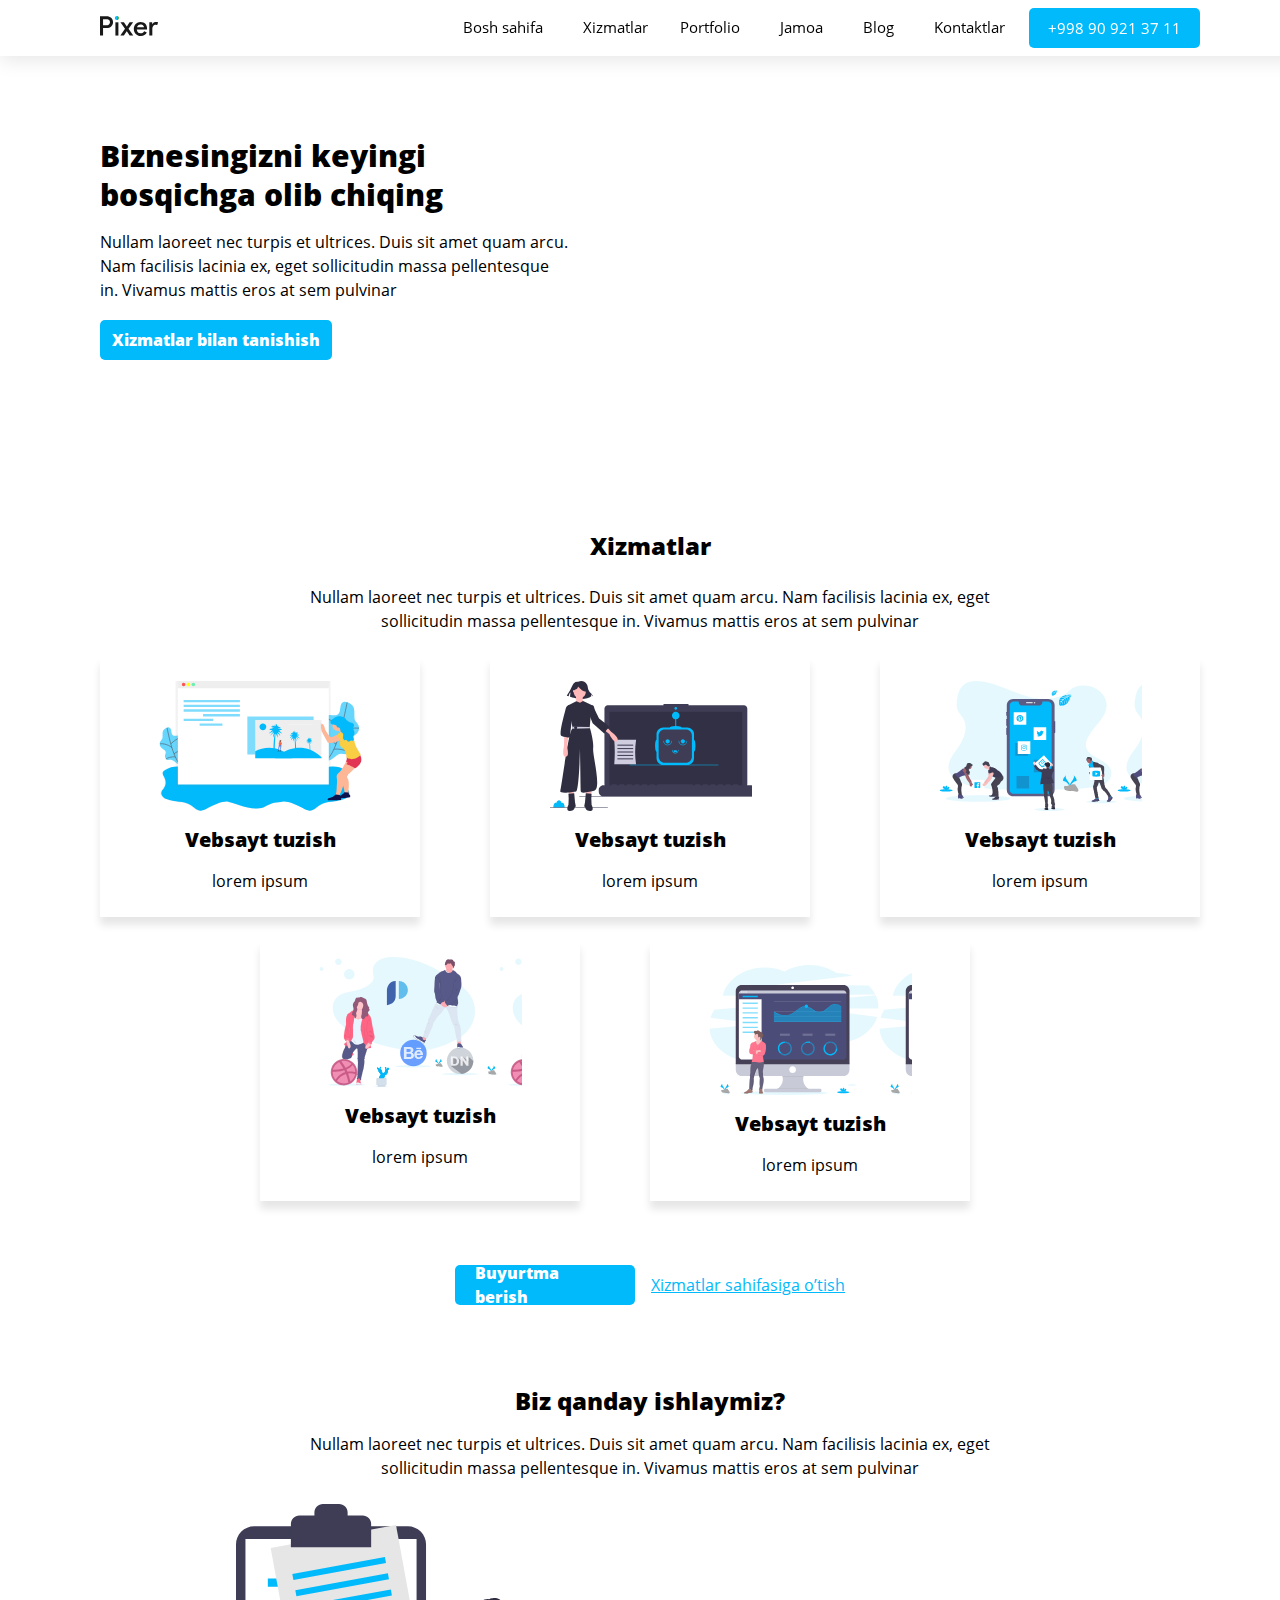
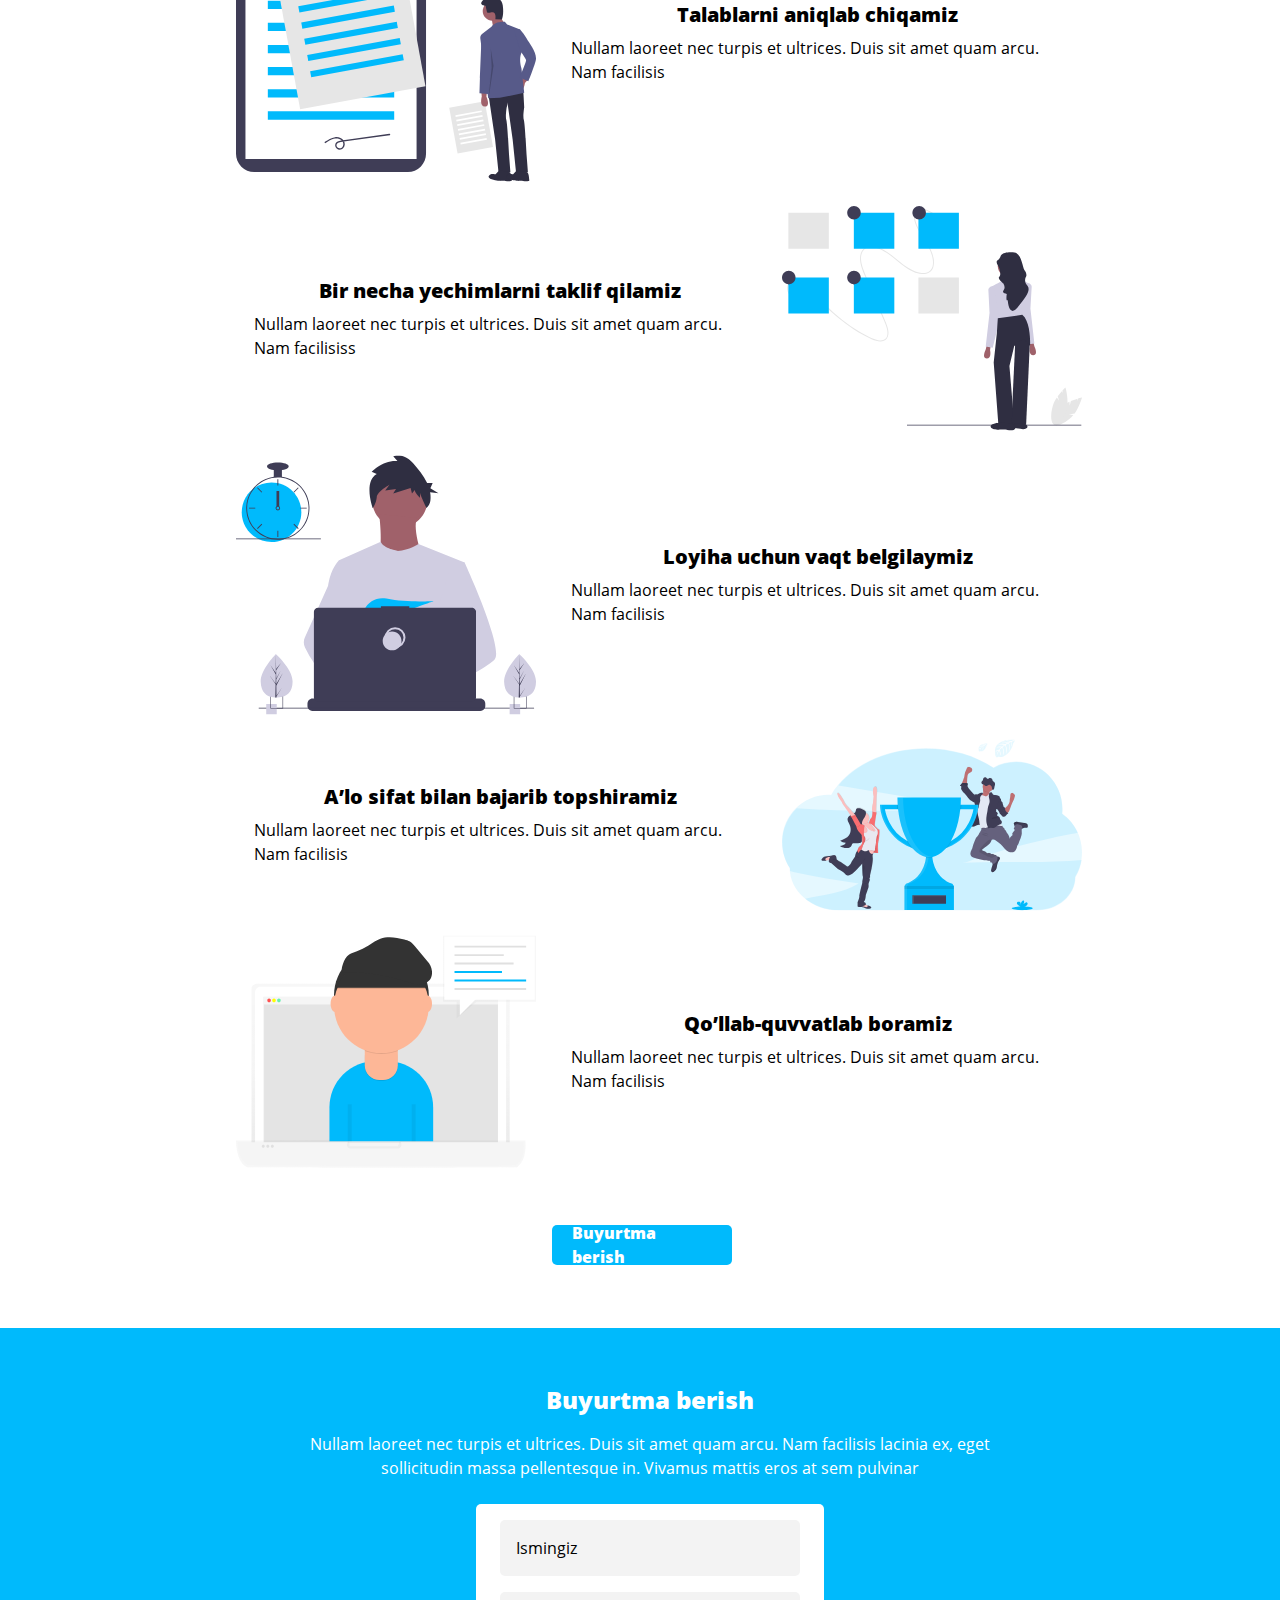
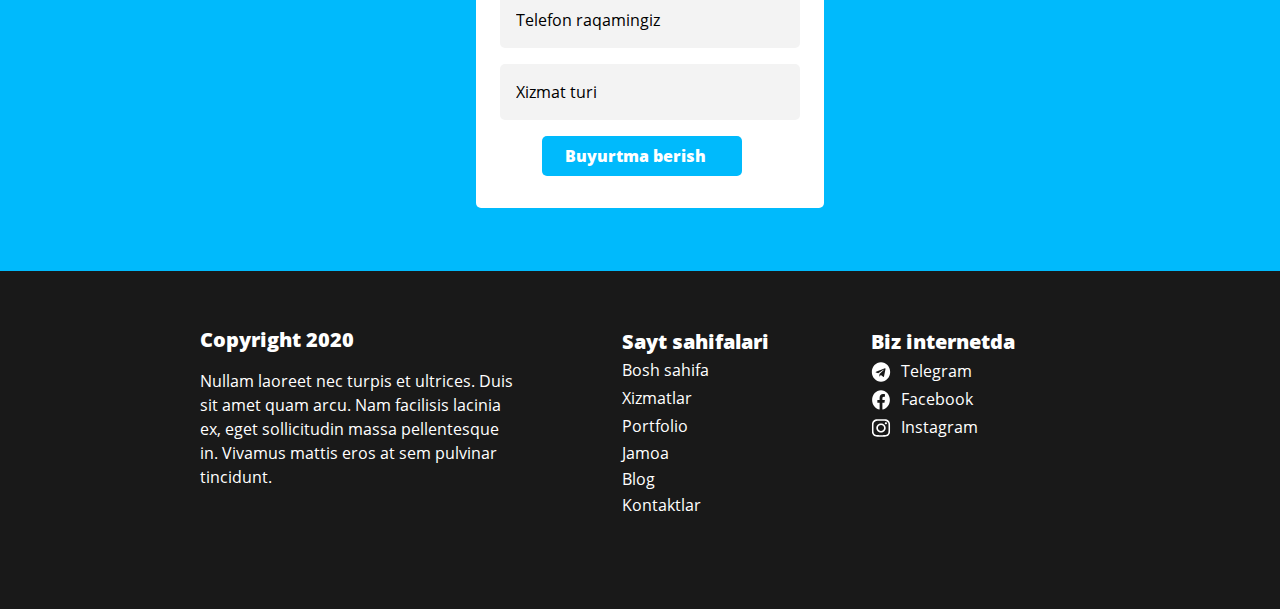
==== index.html @ 14a4f387 "exam project" ====
<!DOCTYPE html>
<html lang="en">
<head>
    <meta charset="UTF-8">
    <meta http-equiv="X-UA-Compatible" content="IE=edge">
    <meta name="viewport" content="width=device-width, initial-scale=1.0">
    <title>Pixer</title>
    <link rel="stylesheet" href="./css/normalize.css">
    <link rel="stylesheet" href="./css/style.min.css">
    <!-- <link rel="stylesheet" href="./css/style.css"> -->
    <link rel="stylesheet" href="./fonts/stylesheet.css">
</head>
<body>
    <header class="header container">
        <div class="header-wrapper">
            <div class="logo"><img src="./imgs/logo.svg" alt="logo"></div>
       <div class="nav-links"> 
           <ul class="sitenav-list">
         <li class="sitenav-item"><a href="#" class="site-link">Bosh sahifa</a></li>
        <li class="sitenav-item"><a href="./xizmat.html" target="_blank" class="site-link">Xizmatlar</a>
             <ul class="dropdown-list">
                 <li class="dropdown-item"><a href="#" class="dropdown-link">Vebsayt</a></li>
                 <li class="dropdown-item"><a href="#" class="dropdown-link">Telegram bot</a></li>
                 <li class="dropdown-item"><a href="#" class="dropdown-link">SMM</a></li>
                 <li class="dropdown-item"><a href="#" class="dropdown-link">Grafik dizayn</a></li>
                 <li class="dropdown-item"><a href="#" class="dropdown-link">CRM tizm</a></li>
                 

             </ul>
        </li>
        <li class="sitenav-item"><a href="#" class="site-link">Portfolio</a></li>
        <li class="sitenav-item"><a href="#" class="site-link">Jamoa</a></li>
        <li class="sitenav-item"><a href="#" class="site-link">Blog</a></li>
        <li class="sitenav-item"><a href="#" class="site-link">Kontaktlar</a></li>
            </ul>
            <a href="#" class="tel_num">+998 90 921 37 11</a>
        </div>

        </div>
         
    </header>
    <main class="main container">
        <section class="section1">
            <div class="section1_text">
                <h2>Biznesingizni keyingi bosqichga
                    olib chiqing</h2>
                <p>Nullam laoreet nec turpis et ultrices. Duis sit amet quam arcu. Nam facilisis lacinia ex, eget sollicitudin massa pellentesque in. Vivamus mattis eros at sem pulvinar</p>
                <a href="./xizmat.html" target="_blank">Xizmatlar bilan tanishish</a>
            </div>
            <iframe class="video" width="458" height="258" src="https://www.youtube.com/embed/xIYwOoRY-YU" title="YouTube video player" allow="accelerometer; autoplay; clipboard-write; encrypted-media; gyroscope; picture-in-picture" allowfullscreen></iframe>
        </section>
        <section class="section2">
             <h3 class="section2_header">Xizmatlar</h3>
             <div class="p section2_header_text">
                Nullam laoreet nec turpis et ultrices. Duis sit amet quam arcu. Nam facilisis lacinia ex, eget sollicitudin massa pellentesque in. Vivamus mattis eros at sem pulvinar
             </div>
            <ul class="section2_wrapper">
                <li class="section2_card">
                   
                    <h4 id="test">Vebsayt tuzish</h4>
                    <p>lorem ipsum</p>
                </li>
                <li class="section2_card">
                    <h4 id="test2">Vebsayt tuzish</h4>
                    <p>lorem ipsum</p>
                </li>
                <li class="section2_card">
                    <h4 id="test3">Vebsayt tuzish</h4>
                    <p>lorem ipsum</p>
                </li>
                <li class="section2_card">
                    <h4 id="test4">Vebsayt tuzish</h4>
                    <p>lorem ipsum</p>
                </li>
                <li class="section2_card">
                    <h4 id="test5">Vebsayt tuzish</h4>
                    <p>lorem ipsum</p>
                </li>
            </ul>
            <div class="section2_footlinks">
                <a class="section2_footlink1" href="#form">Buyurtma berish</a>
                <a class="section2_footlink2" href="./xizmat.html">Xizmatlar sahifasiga o’tish</a>

            </div>
        </section>
        <section class="section3">
             <h2 class="section3-header">Biz qanday ishlaymiz?</h2>
             <p class="section3-header_text">Nullam laoreet nec turpis et ultrices. Duis sit amet quam arcu. Nam facilisis lacinia ex, eget sollicitudin massa pellentesque in. Vivamus mattis eros at sem pulvinar</p>

             <ul class="section3-wrapper">
                 <li class="section3_box"><img src="./imgs/step-illlustration.svg" width="300" alt="step">
                    <div class="section3-card">
                        <h4>Talablarni aniqlab chiqamiz</h4>
                        <p>Nullam laoreet nec turpis et ultrices. Duis sit amet quam arcu. Nam facilisis</p>
                    </div>
                </li>
                <li class="section3_box">
                    <div class="section3-card odd">
                        <h4>Bir necha yechimlarni taklif qilamiz</h4>
                        <p>Nullam laoreet nec turpis et ultrices. Duis sit amet quam arcu. Nam facilisiss</p>
                    </div>
                    <img src="./imgs/step-illlustration(1).svg" width="300" alt="step">
                    
                </li>
                <li class="section3_box">
                    <img src="./imgs/step-illustration.svg" width="300" alt="step">
                    <div class="section3-card">
                        <h4>Loyiha uchun vaqt belgilaymiz</h4>
                        <p>Nullam laoreet nec turpis et ultrices. Duis sit amet quam arcu. Nam facilisis</p>
                    </div>
                </li>
                <li class="section3_box">
                    <div class="section3-card odd">
                        <h4>A’lo sifat bilan bajarib topshiramiz</h4>
                        <p>Nullam laoreet nec turpis et ultrices. Duis sit amet quam arcu. Nam facilisis</p>
                    </div>
                    <img src="./imgs/step-illustration(1).svg" width="300" alt="step">
                    
                </li>
                <li class="section3_box"><img src="./imgs/step-illustration(2).svg" width="300" alt="step">
                    <div class="section3-card">
                        <h4>Qo’llab-quvvatlab boramiz</h4>
                        <p>Nullam laoreet nec turpis et ultrices. Duis sit amet quam arcu. Nam facilisis</p>
                    </div>
                </li>
                    
             </ul>
             <a href="#form" class="section2_footlink1 btn2">Buyurtma berish</a>
        </section>
    </main>
    <footer class="footer">
        <section id="form" class="form-section">
            <div class="container form-wrapper">
               <h2>Buyurtma berish</h2>
               <p>Nullam laoreet nec turpis et ultrices. Duis sit amet quam arcu. Nam facilisis lacinia ex, eget sollicitudin massa pellentesque in. Vivamus mattis eros at sem pulvinar</p>
               <form method="POST" action="http://echo.htmlacademy.ru" class="form">
                  <label for="name" class="label">Ismingiz</label>
                  <input id="name" class="input" type="text" name="name" required placeholder="Ismingiz">    
                  <input id="nubmer" class="input" type="text" name="tel-number" required placeholder="Telefon raqamingiz" pattern="^(?:\d{10,12}|\+\d{10,12}|\w+@\w+\.\w{2,4})$">      
                  <label for="xizmat" class="label">Choose a flavor:</label>
                  <input list="xizmat_turi" id="xizmat" name="Xizmat-turi" class="input" placeholder="Xizmat turi"/>
                 <datalist id="xizmat_turi">  
                  <option value="vebsayt">
                  <option value="telegram bot">
                  <option value="SMM">
                  <option value="Grafik dizayn">
                  <option value="CRM tizim">
              </datalist> 
              <button class="section2_footlink1 btn-footer" type="submit">Buyurtma berish</button>
               </form>
                  
            </div>
        </section>
        <section class="section-footer">
           <div class="container footer-list">
                <div class="copyright">
                    <h3>Copyright 2020</h3>
                    <p>Nullam laoreet nec turpis et ultrices. Duis sit amet quam arcu. Nam facilisis lacinia ex, eget sollicitudin massa pellentesque in. Vivamus mattis eros at sem pulvinar tincidunt.</p>
                </div>
                <table class="table-list">
                    <thead>
                        <tr>
                        <th class=table-head>Sayt sahifalari</th>
                        <th class=table-head>Biz internetda</th>
                        </tr>
                    </thead>
                    <tbody>
                        <tr>
                            <td><a class="table-data" href="./index.html">Bosh sahifa</a> </td>
                            <td class="table-data"><a class="footer-link telegram" href="https://telegram.org/">Telegram</a></td>
                        </tr>
                        <tr>
                            <td><a class="table-data" href="./xizmat.html">Xizmatlar</a></td>
                            <td class="table-data"><a class="footer-link facebook" href="https://www.facebook.com/">Facebook</a></td>
                        </tr>
                        <tr>
                            <td><a class="table-data" href="#">Portfolio</a></td>
                            <td class="table-data"><a class="footer-link instagram" href="https://www.instagram.com/">Instagram</a></td>
                        </tr>
                        <tr>
                            <td><a class="table-data" href="#">Jamoa</a></td>
                            <td></td>
                        </tr>
                        <tr>
                            <td><a class="table-data" href="#">Blog</a></td>
                            <td></td>
                        </tr>
                        <tr>
                            <td><a class="table-data" href="#">Kontaktlar</a></td>
                            <td></td>
                        </tr>
                    </tbody>
                </table>
           </div>
        </section>
    </footer>

</body>
</html>
---- css/style.min.css ----
*{margin:0;padding:0;-webkit-box-sizing:border-box;box-sizing:border-box;font-family:Open Sans;font-style:normal;font-weight:400}.container{width:1300px;margin:0 auto}.header-wrapper{display:-webkit-box;display:-ms-flexbox;display:flex;-webkit-box-align:center;-ms-flex-align:center;align-items:center}.header{z-index:1;position:fixed;left:0;right:0;height:56px;background:#fff;-webkit-box-shadow:0 4px 20px rgba(0,0,0,.1);box-shadow:0 4px 20px rgba(0,0,0,.1)}.logo{margin-left:100px;margin-right:auto}.sitenav-list{display:-webkit-box;display:-ms-flexbox;display:flex;list-style-type:none;-webkit-box-align:center;-ms-flex-align:center;align-items:center}.sitenav-item{height:56px}.site-link{padding-right:16px;padding-left:16px;padding-top:15px;padding-bottom:15px;height:56px;text-decoration:none;font-size:15px;line-height:24px;display:inline-block;margin:0;color:#000;border-bottom:3px solid transparent}.site-link:last-child{padding-right:24px}.site-link:hover{border-bottom:3px solid #191919}.site-link:active{background:rgba(25,25,25,.7);color:#fff}.nav-links{display:-webkit-box;display:-ms-flexbox;display:flex;margin-right:100px}.tel_num{-webkit-box-sizing:border-box;box-sizing:border-box;text-decoration:none;background:#00bafc;border-radius:5px;display:-webkit-box;display:-ms-flexbox;display:flex;height:40px;-webkit-box-orient:horizontal;-webkit-box-direction:normal;-ms-flex-direction:row;flex-direction:row;-webkit-box-align:center;-ms-flex-align:center;align-items:center;padding:8px 16px;color:#fff;font-size:15px;line-height:24px;border:3px solid transparent;-webkit-transform:translateY(8px);-ms-transform:translateY(8px);transform:translateY(8px)}.tel_num:hover{background-color:#fff;color:#00bafc;border:3px solid #00bafc}.tel_num:active{background:rgba(0,186,252,.6);border-radius:5px;color:#fff}.sitenav-item:nth-child(2){position:relative}.dropdown-list{display:none;width:124px;list-style-type:none;position:absolute;background:#fff;-webkit-box-shadow:0 4px 24px rgba(0,0,0,.1);box-shadow:0 4px 24px rgba(0,0,0,.1);border-radius:5px;left:-15px}.dropdown-item{height:40px}.dropdown-link{padding-left:16px;display:inline-block;height:40px;width:124px;padding-top:8px;padding-bottom:8px;font-size:16px;line-height:24px;text-decoration:none;color:#000}.dropdown-link:hover{background-color:#00bafc;color:#fff}.dropdown-link:active{opacity:.6}.sitenav-item:hover .dropdown-list{display:block}.section1{padding:136px 100px 80px 100px;display:-webkit-box;display:-ms-flexbox;display:flex;-webkit-box-pack:justify;-ms-flex-pack:justify;justify-content:space-between}.section1_text{z-index:0;position:relative;width:470px;height:224px}.section1_text>h2{font-weight:700;font-size:30px;line-height:130%}.section1_text>p{font-size:16px;line-height:24px;margin-top:16px;color:#000}.section1_text>a{position:absolute;bottom:0;left:0;display:block;width:232px;height:40px;background:#00bafc;border-radius:5px;font-weight:700;font-size:16px;line-height:24px;text-decoration:none;color:#fff;text-align:center;padding-top:8px}.section1_text>a:hover{background:rgba(0,186,252,.8)}.section1_text>a:active{background:rgba(0,186,252,.6)}.section2{padding:56px 100px 0 100px;display:-webkit-box;display:-ms-flexbox;display:flex;-webkit-box-orient:vertical;-webkit-box-direction:normal;-ms-flex-direction:column;flex-direction:column;-webkit-box-align:center;-ms-flex-align:center;align-items:center}.section2_header{font-weight:700;font-size:24px;line-height:130%;text-align:center;color:#000}.section2_header_text{width:719px;font-size:16px;line-height:24px;text-align:center;margin-top:24px;color:#000}.section2_wrapper{display:-webkit-box;display:-ms-flexbox;display:flex;-ms-flex-wrap:wrap;flex-wrap:wrap;-webkit-box-pack:center;-ms-flex-pack:center;justify-content:center;height:576px;margin-top:16px;padding:8px 0 0 0;width:100%}.section2_card{width:320px;height:260px;display:-webkit-box;display:-ms-flexbox;display:flex;-webkit-box-orient:vertical;-webkit-box-direction:normal;-ms-flex-direction:column;flex-direction:column;-webkit-box-align:center;-ms-flex-align:center;align-items:center;width:320px;height:260px;margin-right:70px;background:#fff;-webkit-box-shadow:0 8px 8px rgba(0,0,0,.1);box-shadow:0 8px 8px rgba(0,0,0,.1)}.section2_card>img{margin-top:24px}.section2_card:nth-child(3){margin-right:0}.section2_card>h4{margin-top:16px;font-weight:700;font-size:20px;line-height:130%;text-align:center;color:#000}#test::before{content:"";width:203px;height:130px;background-image:url(../imgs/website-illustration.svg);display:block;margin-top:8px;margin-bottom:16px}#test2::before{content:"";width:203px;height:130px;background-image:url(../imgs/bot-illustration.svg);display:block;margin-top:8px;margin-bottom:16px}#test3::before{content:"";width:203px;height:130px;background-image:url(../imgs/smm-illustration.svg);display:block;margin-top:8px;margin-bottom:16px}#test4::before{content:"";width:203px;height:130px;background-image:url(../imgs/design-illustration.svg);display:block;margin-bottom:16px}#test5::before{content:"";width:203px;height:130px;background-image:url(../imgs/crm-illustration.svg);display:block;margin-top:8px;margin-bottom:16px}.section2_card>p{margin-top:16px;font-size:16px;line-height:24px;text-align:center;color:#000}.section2_card:hover{background:#fff;-webkit-box-shadow:0 12px 21px rgba(0,0,0,.1);box-shadow:0 12px 21px rgba(0,0,0,.1);border-radius:5px}.section2_card:active{background:#fff;-webkit-box-shadow:0 4px 4px rgba(0,0,0,.2);box-shadow:0 4px 4px rgba(0,0,0,.2);border-radius:5px}.section2_footlinks{display:-webkit-box;display:-ms-flexbox;display:flex;-webkit-box-align:center;-ms-flex-align:center;align-items:center;margin-top:40px}.section2_footlink1{-webkit-box-sizing:border-box;box-sizing:border-box;width:180px;height:40px;display:-webkit-box;display:-ms-flexbox;display:flex;-webkit-box-orient:horizontal;-webkit-box-direction:normal;-ms-flex-direction:row;flex-direction:row;-webkit-box-align:center;-ms-flex-align:center;align-items:center;padding:8px 20px;margin-right:16px;background:#00bafc;border-radius:5px;font-weight:700;font-size:16px;line-height:24px;color:#fff;text-decoration:none}.section2_footlink1:hover{background:rgba(0,186,252,.8)}.section2_footlink1:hover{background:rgba(0,186,252,.6)}.section2_footlink2{font-size:16px;line-height:24px;text-align:center;-webkit-text-decoration-line:underline;text-decoration-line:underline;color:#00bafc}.section3{margin-top:64px;display:-webkit-box;display:-ms-flexbox;display:flex;-webkit-box-orient:vertical;-webkit-box-direction:normal;-ms-flex-direction:column;flex-direction:column;-webkit-box-align:center;-ms-flex-align:center;align-items:center}.section3-header{margin-top:16px;font-weight:700;font-size:24px;line-height:130%;text-align:center;color:#000}.section3-header_text{margin-top:16px;width:719px;font-size:16px;line-height:24px;text-align:center;color:#000}.section3_box{margin-top:24px;display:-webkit-box;display:-ms-flexbox;display:flex;-webkit-box-pack:center;-ms-flex-pack:center;justify-content:center}.section3-card{display:-webkit-box;display:-ms-flexbox;display:flex;-webkit-box-orient:vertical;-webkit-box-direction:normal;-ms-flex-direction:column;flex-direction:column;-webkit-box-pack:center;-ms-flex-pack:center;justify-content:center;-webkit-box-align:center;-ms-flex-align:center;align-items:center;margin-left:35px}.section3-card>h4{font-weight:700;font-size:20px;line-height:130%;color:#000}.section3-card>p{font-size:16px;line-height:24px;color:#000;margin-top:8px;width:493px}.odd{padding-left:0;padding-right:35px}.btn2{margin-top:57px!important}footer{margin-top:63px}.form-section{height:543px;background-color:#00bafc}.form-wrapper{display:-webkit-box;display:-ms-flexbox;display:flex;-webkit-box-orient:vertical;-webkit-box-direction:normal;-ms-flex-direction:column;flex-direction:column;-webkit-box-align:center;-ms-flex-align:center;align-items:center}.form-wrapper>h2{margin-top:56px;font-weight:700;font-size:24px;line-height:130%;text-align:center;color:#fff}.form-wrapper>p{margin-top:16px;font-size:16px;line-height:150%;width:719px;text-align:center;color:#fff}.form{margin-top:24px;width:348px;height:304px;background:#fff;border-radius:5px;display:-webkit-box;display:-ms-flexbox;display:flex;-webkit-box-orient:vertical;-webkit-box-direction:normal;-ms-flex-direction:column;flex-direction:column;-webkit-box-align:center;-ms-flex-align:center;align-items:center}.label{clip:rect(0 0 0 0);-webkit-clip-path:inset(50%);clip-path:inset(50%);height:1px;overflow:hidden;position:absolute;white-space:nowrap;width:1px}.input{padding-left:16px;width:300px;height:56px;background:#f3f3f3;border-radius:5px;margin-top:16px;border:none}.btn-footer{margin-top:16px;width:200px;border:3px solid transparent}.input::-webkit-input-placeholder{font-size:16px;line-height:150%;color:#000}.input::-moz-placeholder{font-size:16px;line-height:150%;color:#000}.input:-ms-input-placeholder{font-size:16px;line-height:150%;color:#000}.input::-ms-input-placeholder{font-size:16px;line-height:150%;color:#000}.input::placeholder{font-size:16px;line-height:150%;color:#000}.section-footer{height:338px;background-color:#191919}.footer-list{margin-left:200px;display:-webkit-box;display:-ms-flexbox;display:flex;padding-top:56px}.copyright{width:320px;margin-right:100px}.copyright>h3{font-weight:700;font-size:20px;line-height:130%;color:#fff}.copyright>p{margin-top:16px;font-size:16px;line-height:150%;color:#fff}.table-head{font-weight:700;font-size:20px;line-height:130%;color:#fff}.table-data{font-size:16px;line-height:24px;color:#fff}.footer-link{text-decoration:none;font-size:16px;line-height:24px;color:#fff}.telegram::before{content:"";width:30px;height:20px;background-image:url(../imgs/telegram.svg);display:inline-block;-webkit-transform:translateX(-1px);-ms-transform:translateX(-1px);transform:translateX(-1px);-webkit-transform:translateY(5px);-ms-transform:translateY(5px);transform:translateY(5px);background-size:20px 20px;background-repeat:no-repeat}.facebook::before{content:"";width:30px;height:20px;background-image:url(../imgs/facebook.svg);display:inline-block;-webkit-transform:translateX(-1px);-ms-transform:translateX(-1px);transform:translateX(-1px);-webkit-transform:translateY(5px);-ms-transform:translateY(5px);transform:translateY(5px);background-size:20px 20px;background-repeat:no-repeat}.instagram::before{content:"";width:30px;height:20px;background-image:url(../imgs/instagram.svg);display:inline-block;-webkit-transform:translateX(-1px);-ms-transform:translateX(-1px);transform:translateX(-1px);-webkit-transform:translateY(5px);-ms-transform:translateY(5px);transform:translateY(5px);background-size:20px 20px;background-repeat:no-repeat}.table-data{text-decoration:none}td,th{padding-right:100px}.footer-link:hover{color:#00bafc}.footer-link:active{color:#00bafc;opacity:.6}.table-data:hover{color:#00bafc;cursor:pointer}.table-data:active{color:#00bafc;opacity:.6}.xsection1{padding-top:56px;height:284px;display:-webkit-box;display:-ms-flexbox;display:flex;-webkit-box-orient:vertical;-webkit-box-direction:normal;-ms-flex-direction:column;flex-direction:column;-webkit-box-align:center;-ms-flex-align:center;align-items:center}.page2_header{margin-top:72px;font-weight:700;font-size:40px;line-height:130%;color:#000}.page2_header_text{font-size:16px;line-height:24px;text-align:center;color:#000;width:800px}.xsection2{margin-top:80px;display:-webkit-box;display:-ms-flexbox;display:flex;-webkit-box-orient:vertical;-webkit-box-direction:normal;-ms-flex-direction:column;flex-direction:column;-webkit-box-align:center;-ms-flex-align:center;align-items:center}.xsection2_card{display:-webkit-box;display:-ms-flexbox;display:flex;width:804px;height:378px;background:#fff;-webkit-box-shadow:0 10px 16px rgba(0,0,0,.12);box-shadow:0 10px 16px rgba(0,0,0,.12);border-radius:5px;margin-bottom:16px}.xsection2_card_img{margin-top:32px;margin-left:50px}.xsection2_card_text{margin-left:41px}.xsection2_card_text>h3{margin-top:32px;font-weight:700;font-size:20px;line-height:130%;color:#000}.xsection2_card_text>p{margin-top:16px;font-size:16px;line-height:24px;color:#000}.offers{margin-top:16px;list-style-type:none}.offers-item{font-size:16px;line-height:24px;color:#000}.offers-item::before{content:"";display:inline-block;width:12px;height:12px;border-radius:50%;background-color:#00bafc;margin-right:8px}iframe{border:none}
---- css/style.css ----
*{
    margin:0;
     padding:0;
    box-sizing:border-box;
    font-family: Open Sans;
font-style: normal;
font-weight: normal;
}
.container{
    width:1300px;
    margin: 0 auto;
}
.header-wrapper{
    display: flex; 
    align-items: center;
}
.header{
z-index: 1;
    position: fixed;
    left: 0;
    right: 0;
   height: 56px;
    background: #FFFFFF;
box-shadow: 0px 4px 20px rgba(0, 0, 0, 0.1);

}
.logo{
    margin-left: 100px;
    margin-right: auto;
}
.sitenav-list{
    display: flex;
    list-style-type: none;
    align-items:center;
}
.sitenav-item{
   
    height: 56px;
   
}
.site-link{ 
    padding-right: 16px;
    padding-left: 16px;
    padding-top:15px;
    padding-bottom:15px;
    height: 56px;
    text-decoration: none;
    font-size: 15px;
line-height: 24px;
display: inline-block;
margin: 0;
color: #000000;
 border-bottom:3px solid transparent;
}
.site-link:last-child{
    padding-right:24px;
}
.site-link:hover{
    border-bottom: 3px solid #191919 ;
}
.site-link:active{
    background: rgba(25, 25, 25, 0.7);
    color: #FFFFFF;
}

.nav-links{
    display: flex;
    margin-right: 100px;
}
.tel_num{
    box-sizing:border-box;
    text-decoration: none;
    background: #00BAFC;
border-radius: 5px;
display: flex;
height: 40px;
flex-direction: row;
align-items: center;
padding: 8px 16px;
color:#ffffff;
font-size: 15px;
line-height: 24px;
border: 3px solid transparent;
transform: translateY(8px);
}
.tel_num:hover{
    background-color: #ffffff;
    color: #00BAFC;
    border: 3px solid #00BAFC;
}
.tel_num:active{
    background: rgba(0, 186, 252, 0.6);
border-radius: 5px;
color: #FFFFFF;
}
/* <------dropdown-------> */
.sitenav-item:nth-child(2){
    position: relative;
}
.dropdown-list{
    display: none;
    width: 124px;
    list-style-type: none;
    position: absolute;
    background: #FFFFFF;
box-shadow: 0px 4px 24px rgba(0, 0, 0, 0.1);
border-radius: 5px;

left:-15px
}
.dropdown-item{
    height: 40px;
}
.dropdown-link{
   
    
    padding-left:16px;
    display: inline-block;
    height: 40px;
    width: 124px;
    padding-top:8px;
    padding-bottom: 8px;
    font-size: 16px;
line-height: 24px;
text-decoration: none;
color: #000000;
}
.dropdown-link:hover{
    background-color: #00BAFC;
    color:#ffffff;
}
.dropdown-link:active{
    opacity: 0.6;
}
.sitenav-item:hover .dropdown-list{
    display: block;
}
/* <---------Main-------> */
/* <-------Sction1-------> */
.section1{
    padding:136px 100px 80px 100px;
    display:flex;
    justify-content: space-between;
}
.section1_text{
    z-index: 0;
    position: relative;
    width: 470px;
    height: 224px;
}
.section1_text>h2{
    font-weight: bold;
font-size: 30px;
line-height: 130%;
}
.section1_text>p{
    font-size: 16px;
line-height: 24px;
margin-top: 16px;
color: #000000;
}
.section1_text>a{
    position: absolute;
    bottom: 0;
    left: 0%;
    display: block;
    width: 232px;
    height: 40px;
    background: #00BAFC;
border-radius: 5px;
font-weight: bold;
font-size: 16px;
line-height: 24px;
text-decoration: none;
color:#FFFFFF;
text-align: center;
padding-top: 8px;
}
.section1_text>a:hover{

    background: rgba(0, 186, 252, 0.8);
}
.section1_text>a:active{
    background: rgba(0, 186, 252, 0.6);
}
/* <-------section2-------> */
.section2{
    padding:56px 100px 0px 100px;
    display: flex;
    flex-direction: column;
    align-items:center;
}
.section2_header{
    font-weight: bold;
    font-size: 24px;
    line-height: 130%;
    /* or 31px */
    
    text-align: center;
    
    color: #000000;
}
.section2_header_text{
    width: 719px;
    font-size: 16px;
line-height: 24px;
text-align: center;
margin-top: 24px;
color: #000000;
}
.section2_wrapper{

    display: flex;
    flex-wrap: wrap;
    justify-content: center;
    height: 576px;
    margin-top: 16px;
    padding:8px 0 0 0;
    width: 100%;
  
}
.section2_card{
    width: 320px;
    height: 260px;
    display: flex;
    flex-direction: column;
    align-items:center;
    width: 320px;
    height: 260px;
    margin-right: 70px;
    background: #FFFFFF;
    box-shadow: 0px 8px 8px rgba(0, 0, 0, 0.1);
}
.section2_card>img{
    margin-top:24px;
}
.section2_card:nth-child(3){
    margin-right: 0;
}
.section2_card>h4{
    margin-top: 16px;
    font-weight: bold;
font-size: 20px;
line-height: 130%;

text-align: center;

color: #000000;
}
/* <--------::before psvedo elements----> */
#test::before{
    content: "";
    width:203px;
    height: 130px;
    background-image: url(../imgs/website-illustration.svg);
    display: block;
    margin-top: 8px;
    margin-bottom: 16px;
}
#test2::before{
    content: "";
    width:203px;
    height: 130px;
    background-image: url(../imgs/bot-illustration.svg);
    display: block;
    margin-top: 8px;
    margin-bottom: 16px;
}
#test3::before{
    content: "";
    width:203px;
    height: 130px;
    background-image: url(../imgs/smm-illustration.svg);
    display: block;
    margin-top: 8px;
    margin-bottom: 16px;
}
#test4::before{
    content: "";
    width:203px;
    height: 130px;
    background-image: url(../imgs/design-illustration.svg);
    display: block;
    margin-bottom: 16px;
}
#test5::before{
    content: "";
    width:203px;
    height: 130px;
    background-image: url(../imgs/crm-illustration.svg);
    display: block;
    margin-top: 8px;
    margin-bottom: 16px;
}

.section2_card>p{
    margin-top: 16px;
    font-size: 16px;
line-height: 24px;
/* identical to box height, or 150% */
text-align: center;
color: #000000;

}
.section2_card:hover{
    background: #FFFFFF;
box-shadow: 0px 12px 21px rgba(0, 0, 0, 0.1);
border-radius: 5px;
}
.section2_card:active{
    background: #FFFFFF;
box-shadow: 0px 4px 4px rgba(0, 0, 0, 0.2);
border-radius: 5px;
}
.section2_footlinks{
    display: flex;
    align-items:center;
    margin-top: 40px;
}
.section2_footlink1{
    box-sizing:border-box;
    width: 180px;
    height: 40px;
    display: flex;
flex-direction: row;
align-items: center;
padding: 8px 20px;
margin-right: 16px;
    background: #00BAFC;
border-radius: 5px;
font-weight: bold;
font-size: 16px;
line-height: 24px;
color: #FFFFFF;
text-decoration: none;
}
.section2_footlink1:hover{
    background: rgba(0, 186, 252, 0.8);
}
.section2_footlink1:hover{
    background: rgba(0, 186, 252, 0.6);
}
.section2_footlink2{
    font-size: 16px;
line-height: 24px;
text-align: center;
text-decoration-line: underline;
color: #00BAFC;

}
.section3{
    margin-top: 64px;
    display: flex;
    flex-direction: column;
    align-items:center;
}
.section3-header{
    margin-top: 16px;
    font-weight: bold;
    font-size: 24px;
    line-height: 130%;
    text-align: center;
    color: #000000;
}
.section3-header_text{
    margin-top: 16px;
    width: 719px;
    font-size: 16px;
line-height: 24px;
text-align: center;
color: #000000;
}

.section3_box{
    margin-top: 24px;
    display: flex;
    justify-content: center;
}

.section3-card{
    display: flex;
    flex-direction: column;
    justify-content: center;
    align-items:center;
    margin-left: 35px;
}
.section3-card>h4{
    font-weight: bold;
font-size: 20px;
line-height: 130%;
color: #000000;
}
.section3-card>p{
    font-size: 16px;
line-height: 24px;
color: #000000;
margin-top: 8px;
width:493px;
}
.odd{
    padding-left:0;
    padding-right: 35px;
}
.btn2{
    margin-top: 57px !important;
}
/* <--------footer------> */
footer{
    margin-top: 63px;
}
.form-section{
    
    height: 543px;
    background-color: #00BAFC;;
}
.form-wrapper{
    display: flex;
    flex-direction: column;
    align-items:center;
}
.form-wrapper>h2{
    margin-top: 56px;
    font-weight: bold;
font-size: 24px;
line-height: 130%;
text-align: center;
color: #FFFFFF;
}
.form-wrapper>p{
    margin-top: 16px;
    font-size: 16px;
line-height: 150%;
width:719px;
text-align: center;
color: #FFFFFF;
}
.form{
    margin-top: 24px;
    width:348px;
    height: 304px;
    background: #FFFFFF;
border-radius: 5px;
display: flex;
flex-direction: column;
align-items:center;
}
.label{
    clip: rect(0 0 0 0);
    clip-path: inset(50%);
    height: 1px;
    overflow: hidden;
    position: absolute;
    white-space: nowrap;
    width: 1px;
}
.input{
    padding-left:16px;
    width:300px;
    height: 56px;
    background: #F3F3F3;
border-radius: 5px;
margin-top: 16px ;
border:none;
}
.btn-footer{
    margin-top: 16px;
    width:200px;
    border:3px solid transparent;
}
.input::placeholder{
    font-size: 16px;
line-height: 150%;
color: #000000;
}
/* <-----section footer------- */
.section-footer{
    height: 338px;
    background-color: #191919;
}
.footer-list{
    margin-left: 200px;
    display: flex;
    padding-top:56px
}
.copyright{
    width:320px;
    margin-right: 100px;
}
.copyright>h3{
    font-weight: bold;
font-size: 20px;
line-height: 130%;
color: #FFFFFF;
}
.copyright>p{
    margin-top: 16px;
    font-size: 16px;
line-height: 150%;
color: #FFFFFF;
}
.table-head{
    font-weight: bold;
font-size: 20px;
line-height: 130%;
color: #FFFFFF;
}
.table-data{
    font-size: 16px;
line-height: 24px;
color: #FFFFFF;
}
.footer-link{
    text-decoration: none;
    font-size: 16px;
    line-height: 24px;
    color: #FFFFFF;
}
.telegram::before{
    content: "";
    width:30px;
    height: 20px;
    background-image: url(../imgs/telegram.svg);
    display:inline-block;
    transform: translateX(-1px);
    transform: translateY(5px);
    background-size: 20px 20px;
    background-repeat: no-repeat;
}
.facebook::before{
    content: "";
    width:30px;
    height: 20px;
    background-image: url(../imgs/facebook.svg);
    display:inline-block;
    transform: translateX(-1px);
    transform: translateY(5px);
    background-size: 20px 20px;
    background-repeat: no-repeat;
}
.instagram::before{
    content: "";
    width:30px;
    height: 20px;
    background-image: url(../imgs/instagram.svg);
    display:inline-block;
    transform: translateX(-1px);
    transform: translateY(5px);
    background-size: 20px 20px;
    background-repeat: no-repeat
}
.table-data{
    text-decoration: none;
}

th, td{
    padding-right: 100px;
}
.footer-link:hover{
    color: #00BAFC;
}
.footer-link:active{
    color: #00BAFC;

opacity: 0.6;
}
.table-data:hover{
    color: #00BAFC;
  cursor:pointer;
}
.table-data:active{
    color: #00BAFC;
opacity: 0.6;

}
/* <--------Xizmatlar page------> */
.xsection1{
    padding-top: 56px;
    height: 284px;
    display: flex;
    flex-direction: column;
    align-items:center

}
.page2_header{
    margin-top: 72px;
    font-weight: bold;
font-size: 40px;
line-height: 130%;
color: #000000;

}
.page2_header_text{
    font-size: 16px;
line-height: 24px;
text-align: center;
color: #000000;
width:800px;
}
/* <--------xsection2------> */
.xsection2{
    margin-top: 80px;
    display: flex;
    flex-direction: column;
    align-items:center;
}
.xsection2_card{
    display: flex;
    width: 804px;
    height: 378px;
    background: #FFFFFF;
box-shadow: 0px 10px 16px rgba(0, 0, 0, 0.12);
border-radius: 5px;
margin-bottom: 16px;
}
.xsection2_card_img{
    margin-top: 32px;
    margin-left: 50px;
}
.xsection2_card_text{
    margin-left: 41px;
}
.xsection2_card_text>h3{
    margin-top: 32px;
    font-weight: bold;
font-size: 20px;
line-height: 130%;
color: #000000;
}
.xsection2_card_text>p{
    margin-top: 16px;
    font-size: 16px;
line-height: 24px;
color: #000000;
}
.offers{
    margin-top: 16px;
    list-style-type: none;
}
.offers-item{
    font-size: 16px;
line-height: 24px;
color: #000000;
}
.offers-item::before{
    content: "";
    display: inline-block;
    width:12px;
    height: 12px;
    border-radius:50%;
    background-color:#00BAFC;
    margin-right: 8px;
}





iframe{
    border:none ;
}
---- fonts/stylesheet.css ----
@font-face {
    font-family: 'Open Sans';
    src: url('OpenSans-BoldItalic.woff2') format('woff2'),
        url('OpenSans-BoldItalic.woff') format('woff');
    font-weight: bold;
    font-style: italic;
    font-display: swap;
}

@font-face {
    font-family: 'Open Sans';
    src: url('OpenSans-Bold.woff2') format('woff2'),
        url('OpenSans-Bold.woff') format('woff');
    font-weight: bold;
    font-style: normal;
    font-display: swap;
}

@font-face {
    font-family: 'Open Sans';
    src: url('OpenSans-ExtraBold.woff2') format('woff2'),
        url('OpenSans-ExtraBold.woff') format('woff');
    font-weight: bold;
    font-style: normal;
    font-display: swap;
}

@font-face {
    font-family: 'Open Sans';
    src: url('OpenSans-Italic.woff2') format('woff2'),
        url('OpenSans-Italic.woff') format('woff');
    font-weight: normal;
    font-style: italic;
    font-display: swap;
}

@font-face {
    font-family: 'Open Sans';
    src: url('OpenSans-Italic.woff2') format('woff2'),
        url('OpenSans-Italic.woff') format('woff');
    font-weight: 900;
    font-style: italic;
    font-display: swap;
}

@font-face {
    font-family: 'Open Sans';
    src: url('OpenSans-Light.woff2') format('woff2'),
        url('OpenSans-Light.woff') format('woff');
    font-weight: 300;
    font-style: normal;
    font-display: swap;
}

@font-face {
    font-family: 'Open Sans';
    src: url('OpenSans-LightItalic.woff2') format('woff2'),
        url('OpenSans-LightItalic.woff') format('woff');
    font-weight: 300;
    font-style: italic;
    font-display: swap;
}

@font-face {
    font-family: 'Open Sans';
    src: url('OpenSans-SemiBoldItalic.woff2') format('woff2'),
        url('OpenSans-SemiBoldItalic.woff') format('woff');
    font-weight: 600;
    font-style: italic;
    font-display: swap;
}

@font-face {
    font-family: 'Open Sans';
    src: url('OpenSans-SemiBold.woff2') format('woff2'),
        url('OpenSans-SemiBold.woff') format('woff');
    font-weight: 600;
    font-style: normal;
    font-display: swap;
}

@font-face {
    font-family: 'Open Sans';
    src: url('OpenSans-Regular.woff2') format('woff2'),
        url('OpenSans-Regular.woff') format('woff');
    font-weight: normal;
    font-style: normal;
    font-display: swap;
}
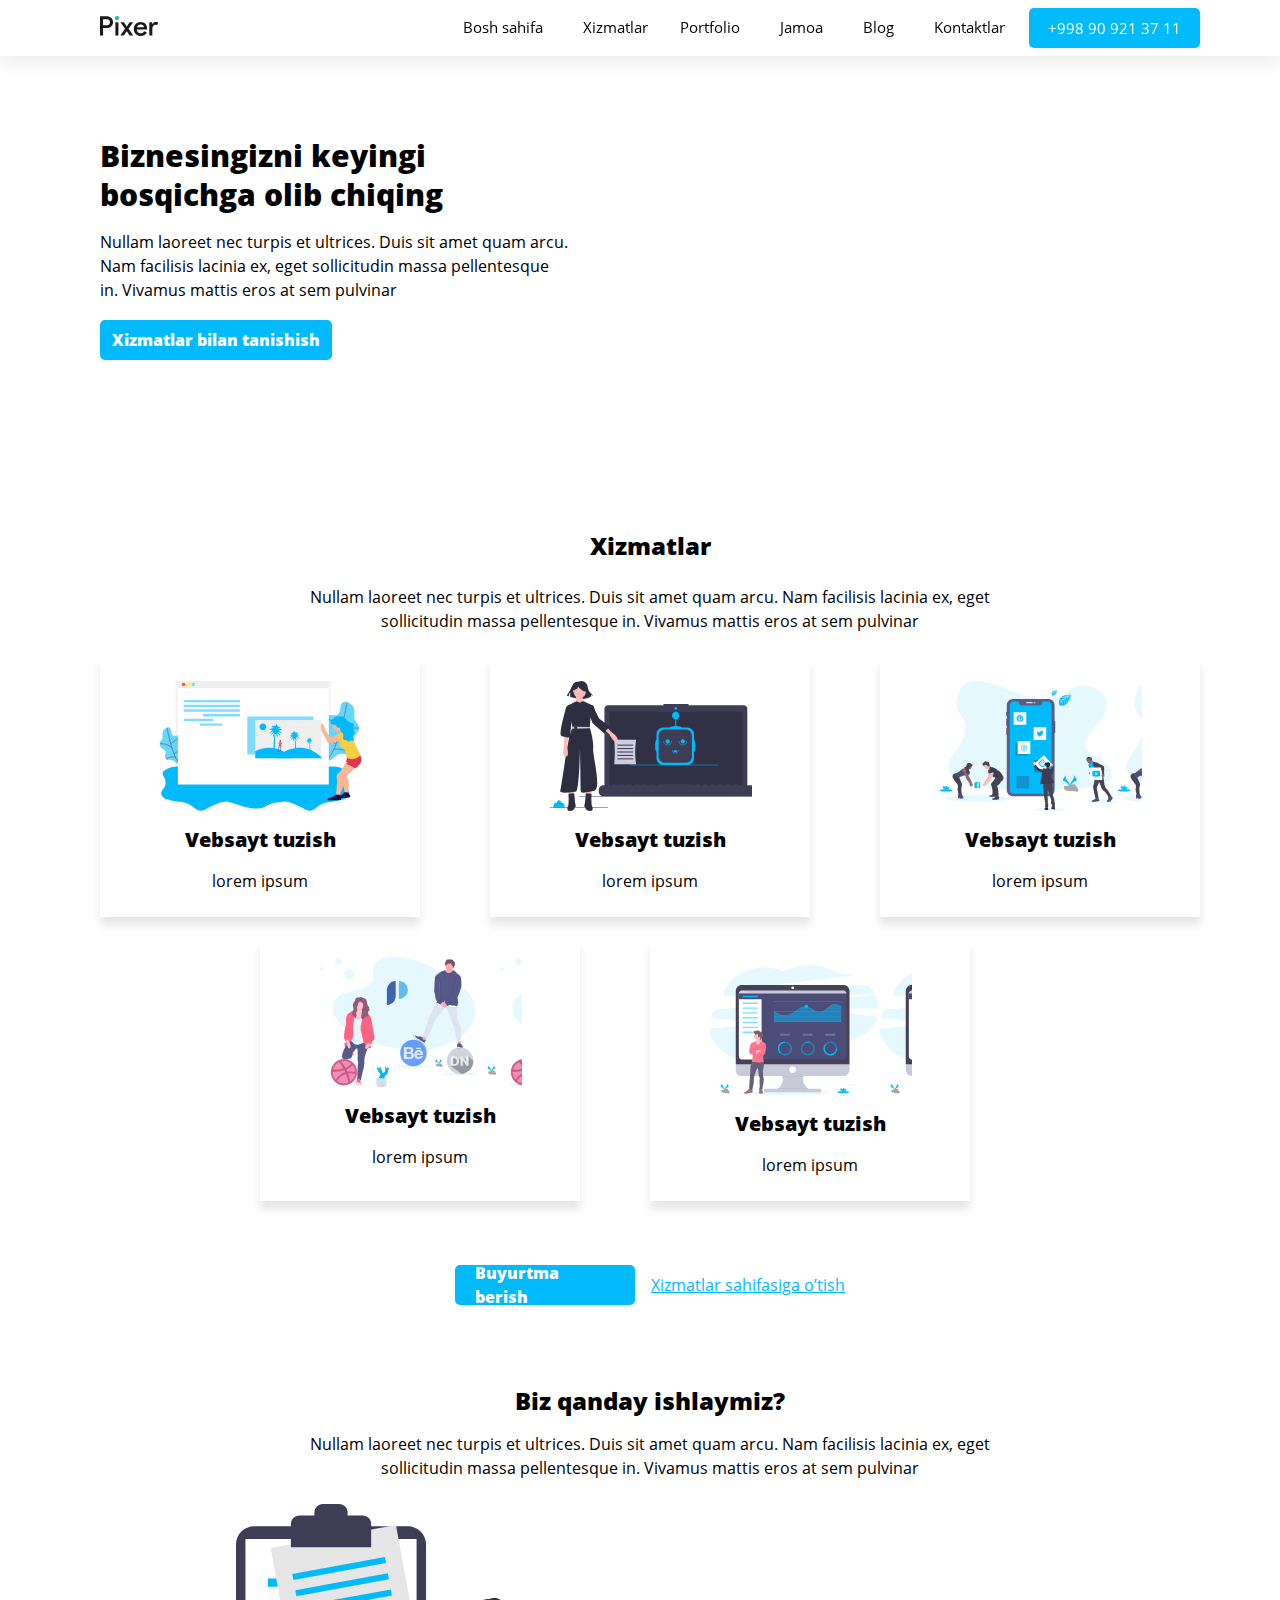
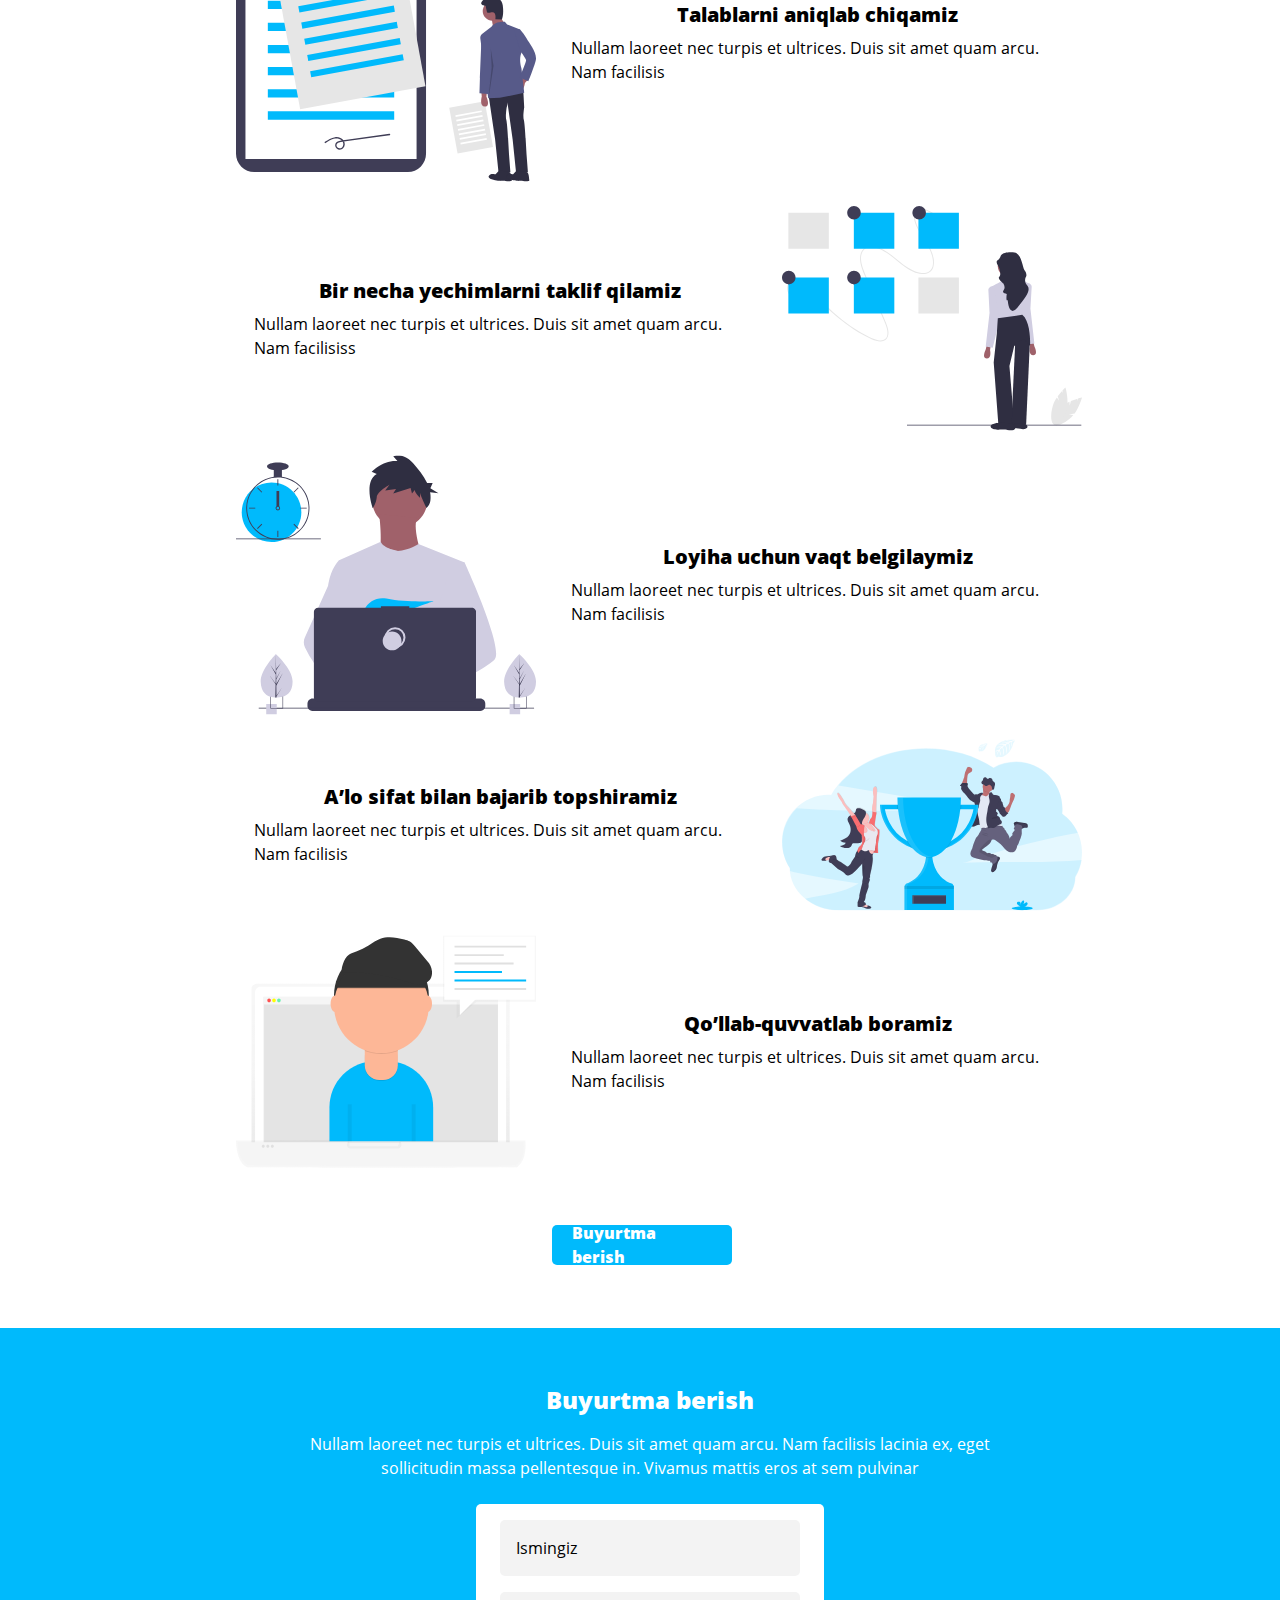
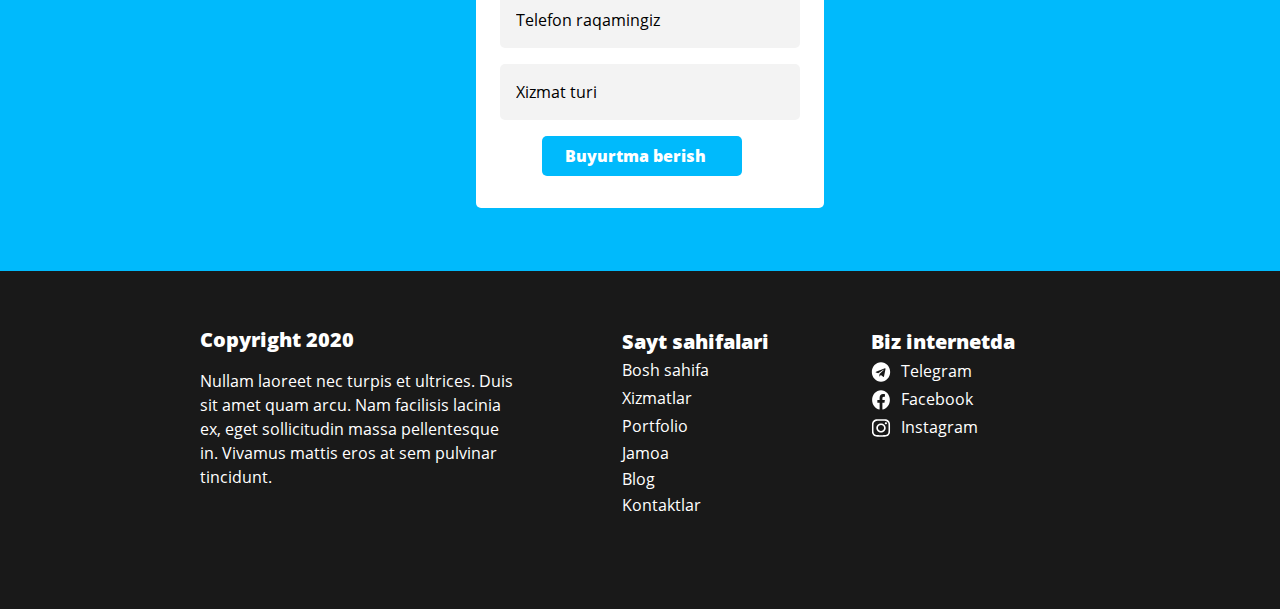
==== commit 5c8e33ef: "changed" ====
--- a/index.html
+++ b/index.html
@@ -11,8 +11,8 @@
     <link rel="stylesheet" href="./fonts/stylesheet.css">
 </head>
 <body>
-    <header class="header container">
-        <div class="header-wrapper">
+    <header class="header">
+        <div class="header-wrapper container">
             <div class="logo"><img src="./imgs/logo.svg" alt="logo"></div>
        <div class="nav-links"> 
            <ul class="sitenav-list">
